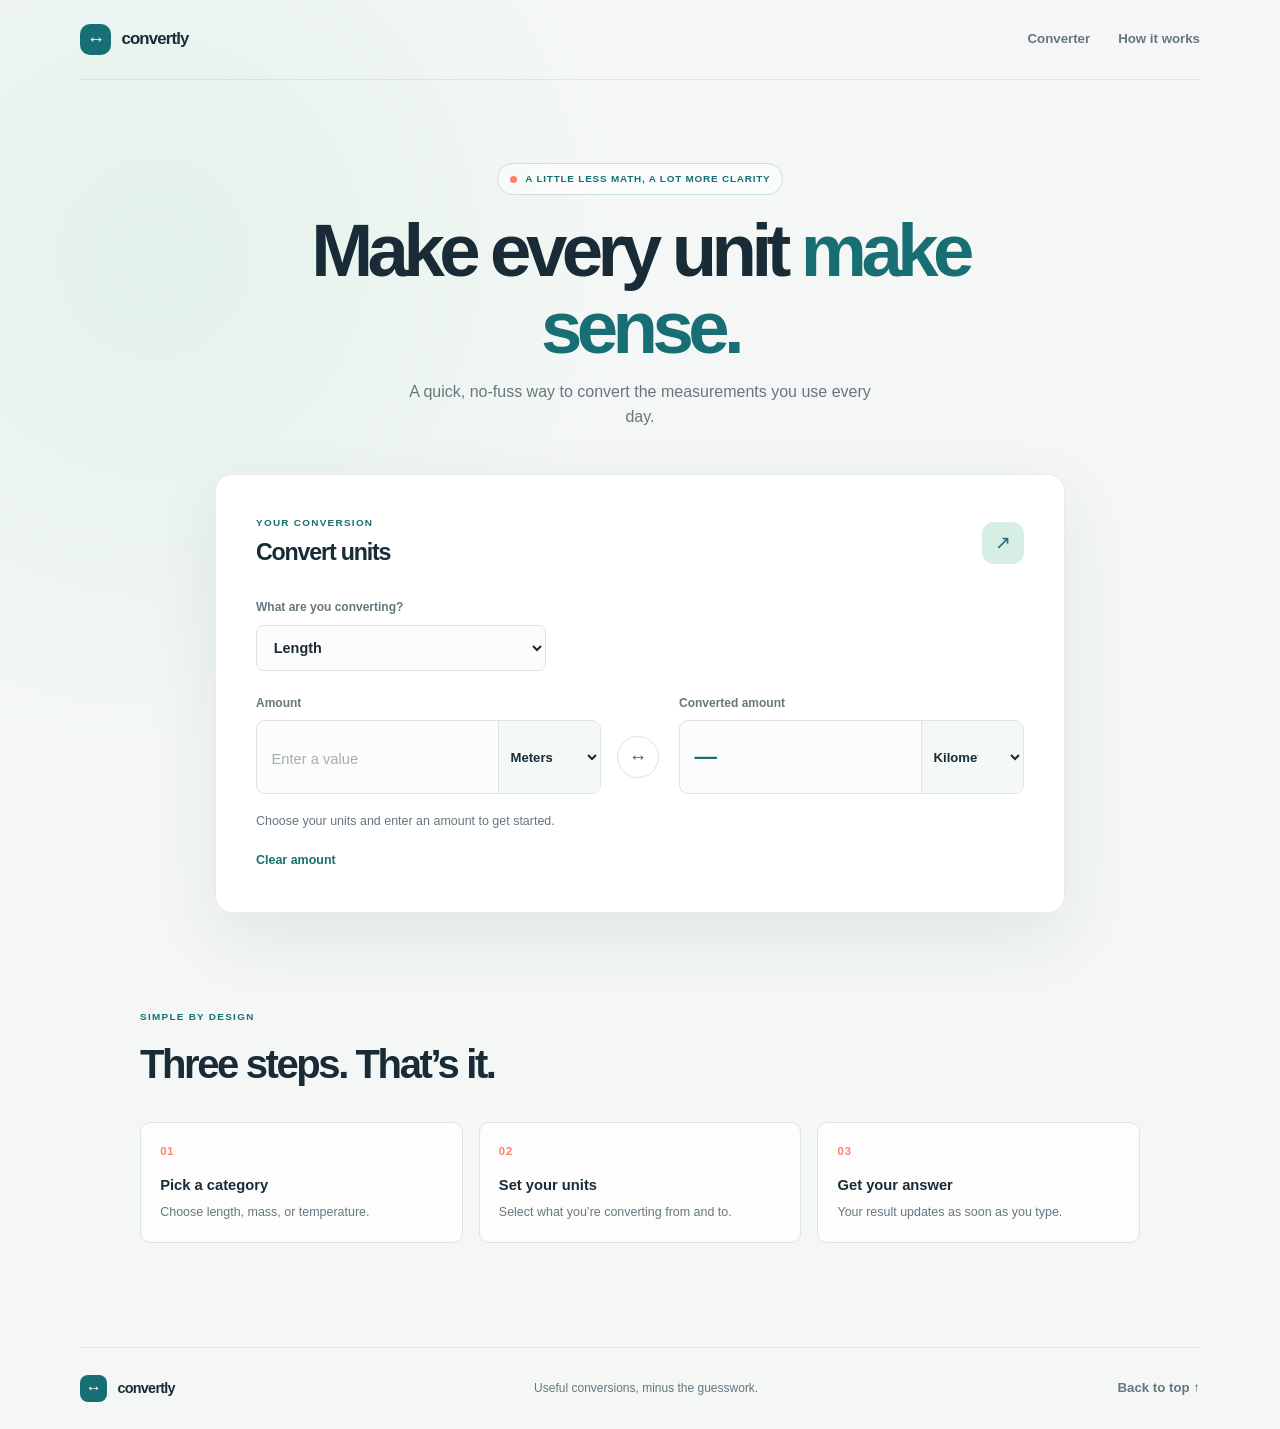
==== unit-converter.html @ b6cd9a49 "Build responsive unit converter app Co-authored-by: Copilot <223556219+Copilot@users.noreply.github." ====
<!DOCTYPE html>
<html lang="en">
<head>
  <meta charset="utf-8">
  <meta name="viewport" content="width=device-width, initial-scale=1">
  <meta name="description" content="A simple, fast unit converter for length, mass, and temperature.">
  <title>Unit Converter | Convert with ease</title>
  <link rel="stylesheet" href="unit-converter.css">
  <script src="unit-converter.js" defer></script>
</head>
<body>
  <header class="site-header">
    <a class="brand" href="#home" aria-label="Convertly home">
      <span class="brand-mark" aria-hidden="true">↔</span>
      <span>convertly</span>
    </a>
    <nav aria-label="Main navigation">
      <a href="#converter" aria-current="page">Converter</a>
      <a href="#how-it-works">How it works</a>
    </nav>
  </header>

  <main id="home">
    <section class="intro" aria-labelledby="page-title">
      <p class="eyebrow"><span aria-hidden="true"></span> A little less math, a lot more clarity</p>
      <h1 id="page-title">Make every unit <span>make sense.</span></h1>
      <p class="intro-copy">A quick, no-fuss way to convert the measurements you use every day.</p>
    </section>

    <section class="converter-card" id="converter" aria-labelledby="converter-title">
      <div class="card-heading">
        <div>
          <p class="card-kicker">Your conversion</p>
          <h2 id="converter-title">Convert units</h2>
        </div>
        <span class="card-symbol" aria-hidden="true">↗</span>
      </div>

      <div class="category-field">
        <label for="category">What are you converting?</label>
        <select id="category" name="category">
          <option value="length">Length</option>
          <option value="mass">Mass</option>
          <option value="temperature">Temperature</option>
        </select>
      </div>

      <div class="conversion-fields">
        <div class="unit-field">
          <label for="amount">Amount</label>
          <div class="input-wrap">
            <input id="amount" name="amount" type="number" inputmode="decimal" step="any" placeholder="Enter a value">
            <select id="from-unit" name="from-unit" aria-label="Convert from"></select>
          </div>
        </div>

        <button class="swap-button" id="swap" type="button" aria-label="Swap units" title="Swap units">↔</button>

        <div class="unit-field">
          <label for="result">Converted amount</label>
          <div class="result-wrap">
            <output id="result" for="amount from-unit to-unit" aria-live="polite">—</output>
            <select id="to-unit" name="to-unit" aria-label="Convert to"></select>
          </div>
        </div>
      </div>

      <p class="conversion-note" id="conversion-note" aria-live="polite">Choose your units and enter an amount to get started.</p>
      <button class="clear-button" id="clear" type="button">Clear amount</button>
    </section>

    <section class="how-it-works" id="how-it-works" aria-labelledby="how-title">
      <p class="section-kicker">Simple by design</p>
      <h2 id="how-title">Three steps. That’s it.</h2>
      <ol class="steps">
        <li><span>01</span><strong>Pick a category</strong><p>Choose length, mass, or temperature.</p></li>
        <li><span>02</span><strong>Set your units</strong><p>Select what you’re converting from and to.</p></li>
        <li><span>03</span><strong>Get your answer</strong><p>Your result updates as soon as you type.</p></li>
      </ol>
    </section>
  </main>

  <footer class="site-footer">
    <a class="brand footer-brand" href="#home">
      <span class="brand-mark" aria-hidden="true">↔</span>
      <span>convertly</span>
    </a>
    <p>Useful conversions, minus the guesswork.</p>
    <a class="back-to-top" href="#home">Back to top ↑</a>
  </footer>
</body>
</html>
---- unit-converter.css ----
:root {
  color-scheme: light;
  --ink: #182b36;
  --muted: #667780;
  --paper: #f4f7f5;
  --white: #fff;
  --blue: #176f74;
  --blue-dark: #105b60;
  --mint: #d7eee4;
  --coral: #ff8068;
  --line: #dce5e1;
}

* {
  box-sizing: border-box;
}

html {
  scroll-behavior: smooth;
}

body {
  min-height: 100vh;
  margin: 0;
  display: flex;
  flex-direction: column;
  background:
    radial-gradient(ellipse at 12% 18%, rgb(215 238 228 / 60%), transparent 29rem),
    var(--paper);
  color: var(--ink);
  font-family: "Segoe UI", "Helvetica Neue", sans-serif;
  line-height: 1.55;
}

a {
  color: inherit;
}

a:focus-visible,
button:focus-visible,
input:focus-visible,
select:focus-visible {
  outline: 3px solid var(--coral);
  outline-offset: 3px;
}

.site-header {
  width: min(100% - 3rem, 1120px);
  min-height: 80px;
  display: flex;
  align-items: center;
  justify-content: space-between;
  gap: 1rem;
  margin: 0 auto;
  border-bottom: 1px solid rgb(24 43 54 / 9%);
}

.brand {
  display: inline-flex;
  align-items: center;
  gap: 0.65rem;
  color: var(--ink);
  font-size: 1.05rem;
  font-weight: 800;
  letter-spacing: -0.05em;
  text-decoration: none;
}

.brand-mark {
  width: 31px;
  height: 31px;
  display: grid;
  place-items: center;
  border-radius: 10px;
  background: var(--blue);
  color: var(--white);
  font-size: 1.15rem;
  line-height: 1;
}

.site-header nav {
  display: flex;
  align-items: center;
  gap: 1.75rem;
}

.site-header nav a,
.back-to-top {
  color: var(--muted);
  font-size: 0.83rem;
  font-weight: 650;
  text-decoration: none;
}

.site-header nav a:hover,
.back-to-top:hover {
  color: var(--blue);
}

main {
  width: min(100% - 3rem, 1000px);
  flex: 1;
  margin: 0 auto;
}

.intro {
  max-width: 690px;
  margin: 5.2rem auto 2.8rem;
  text-align: center;
}

.eyebrow,
.section-kicker,
.card-kicker {
  color: var(--blue);
  font-size: 0.7rem;
  font-weight: 750;
  letter-spacing: 0.13em;
  text-transform: uppercase;
}

.eyebrow {
  display: inline-flex;
  align-items: center;
  gap: 0.55rem;
  margin: 0 0 1.05rem;
  padding: 0.45rem 0.75rem;
  border: 1px solid #c9e2d8;
  border-radius: 999px;
  background: rgb(255 255 255 / 62%);
  font-size: 0.62rem;
  letter-spacing: 0.08em;
}

.eyebrow span {
  width: 7px;
  height: 7px;
  border-radius: 50%;
  background: var(--coral);
}

h1,
h2,
p {
  margin-top: 0;
}

.intro h1 {
  margin-bottom: 0.85rem;
  font-size: clamp(2.6rem, 6vw, 4.65rem);
  font-weight: 750;
  letter-spacing: -0.075em;
  line-height: 1.04;
}

.intro h1 span {
  color: var(--blue);
}

.intro-copy {
  max-width: 490px;
  margin: 0 auto;
  color: var(--muted);
  font-size: 1rem;
}

.converter-card {
  max-width: 850px;
  margin: 0 auto;
  padding: clamp(1.35rem, 4vw, 2.5rem);
  border: 1px solid #e6ece9;
  border-radius: 17px;
  background: var(--white);
  box-shadow: 0 24px 70px rgb(29 57 53 / 9%);
}

.card-heading {
  display: flex;
  align-items: center;
  justify-content: space-between;
  gap: 1rem;
  margin-bottom: 1.7rem;
}

.card-kicker {
  margin-bottom: 0.25rem;
  font-size: 0.62rem;
}

.card-heading h2 {
  margin: 0;
  font-size: 1.45rem;
  font-weight: 720;
  letter-spacing: -0.05em;
}

.card-symbol {
  width: 42px;
  height: 42px;
  display: grid;
  place-items: center;
  border-radius: 12px;
  background: var(--mint);
  color: var(--blue);
  font-size: 1.2rem;
}

.category-field {
  max-width: 290px;
  margin-bottom: 1.45rem;
}

.category-field label,
.unit-field > label {
  display: block;
  margin-bottom: 0.5rem;
  color: var(--muted);
  font-size: 0.75rem;
  font-weight: 700;
}

select,
input {
  min-width: 0;
  color: var(--ink);
  font: inherit;
}

.category-field select {
  width: 100%;
  height: 46px;
  padding: 0 0.8rem;
  border: 1px solid var(--line);
  border-radius: 7px;
  background: #fbfcfb;
  font-size: 0.9rem;
  font-weight: 650;
}

.conversion-fields {
  display: grid;
  grid-template-columns: minmax(0, 1fr) 46px minmax(0, 1fr);
  align-items: end;
  gap: 1rem;
}

.input-wrap,
.result-wrap {
  min-height: 74px;
  display: flex;
  align-items: center;
  overflow: hidden;
  border: 1px solid var(--line);
  border-radius: 9px;
  background: #fbfcfb;
}

.input-wrap:focus-within,
.result-wrap:focus-within {
  border-color: var(--blue);
  box-shadow: 0 0 0 2px rgb(23 111 116 / 12%);
}

.input-wrap input {
  width: 100%;
  height: 72px;
  padding: 0 0.9rem;
  border: 0;
  background: transparent;
  font-size: clamp(1.05rem, 2vw, 1.4rem);
  font-weight: 650;
  outline: none;
}

.input-wrap input::placeholder {
  color: #a4b0ae;
  font-size: 0.92rem;
  font-weight: 450;
}

.input-wrap select,
.result-wrap select {
  max-width: 46%;
  height: 72px;
  padding: 0 1.8rem 0 0.5rem;
  border: 0;
  border-left: 1px solid var(--line);
  border-radius: 0;
  background-color: #f4f8f6;
  font-size: 0.82rem;
  font-weight: 700;
  outline: none;
}

.result-wrap output {
  width: 100%;
  overflow: hidden;
  padding: 0 0.9rem;
  color: var(--blue);
  font-size: clamp(1.05rem, 2vw, 1.4rem);
  font-weight: 750;
  text-overflow: ellipsis;
  white-space: nowrap;
}

.swap-button {
  width: 42px;
  height: 42px;
  display: grid;
  place-items: center;
  margin-bottom: 16px;
  border: 1px solid var(--line);
  border-radius: 50%;
  background: var(--white);
  color: var(--blue);
  font-size: 1.15rem;
  cursor: pointer;
  transition: background 150ms ease, transform 150ms ease;
}

.swap-button:hover {
  transform: rotate(180deg);
  background: var(--mint);
}

.conversion-note {
  min-height: 1.4em;
  margin: 1.1rem 0 0;
  color: var(--muted);
  font-size: 0.78rem;
}

.clear-button {
  margin-top: 1.25rem;
  padding: 0;
  border: 0;
  background: transparent;
  color: var(--blue);
  font: inherit;
  font-size: 0.78rem;
  font-weight: 750;
  cursor: pointer;
}

.clear-button:hover {
  color: var(--blue-dark);
  text-decoration: underline;
  text-underline-offset: 3px;
}

.how-it-works {
  padding: 6rem 0 6.5rem;
}

.section-kicker {
  margin-bottom: 0.55rem;
  font-size: 0.62rem;
}

.how-it-works h2 {
  margin-bottom: 1.7rem;
  font-size: clamp(1.8rem, 4vw, 2.5rem);
  font-weight: 700;
  letter-spacing: -0.06em;
}

.steps {
  display: grid;
  grid-template-columns: repeat(3, minmax(0, 1fr));
  gap: 1rem;
  margin: 0;
  padding: 0;
  list-style: none;
}

.steps li {
  padding: 1.2rem;
  border: 1px solid var(--line);
  border-radius: 10px;
  background: rgb(255 255 255 / 72%);
}

.steps li > span {
  display: block;
  margin-bottom: 0.8rem;
  color: var(--coral);
  font-size: 0.7rem;
  font-weight: 800;
  letter-spacing: 0.08em;
}

.steps strong {
  font-size: 0.92rem;
}

.steps p {
  margin: 0.35rem 0 0;
  color: var(--muted);
  font-size: 0.78rem;
}

.site-footer {
  width: min(100% - 3rem, 1120px);
  min-height: 82px;
  display: flex;
  align-items: center;
  justify-content: space-between;
  gap: 1rem;
  margin: 0 auto;
  border-top: 1px solid rgb(24 43 54 / 9%);
}

.footer-brand {
  font-size: 0.9rem;
}

.footer-brand .brand-mark {
  width: 27px;
  height: 27px;
  border-radius: 8px;
  font-size: 1rem;
}

.site-footer p {
  margin: 0;
  color: var(--muted);
  font-size: 0.75rem;
}

@media (max-width: 680px) {
  .site-header,
  .site-footer {
    width: min(100% - 2rem, 1120px);
  }

  main {
    width: min(100% - 2rem, 1000px);
  }

  .intro {
    margin: 4rem auto 2.2rem;
  }

  .conversion-fields {
    grid-template-columns: minmax(0, 1fr);
    gap: 0.75rem;
  }

  .swap-button {
    justify-self: center;
    margin: -0.2rem 0;
    transform: rotate(90deg);
  }

  .swap-button:hover {
    transform: rotate(270deg);
  }

  .unit-field {
    width: 100%;
  }

  .steps {
    grid-template-columns: 1fr;
  }

  .steps li {
    display: grid;
    grid-template-columns: 2rem 1fr;
    column-gap: 0.6rem;
  }

  .steps li > span {
    grid-row: span 2;
  }

  .steps p {
    grid-column: 2;
  }
}

@media (max-width: 420px) {
  .site-header {
    min-height: 70px;
  }

  .site-header nav {
    gap: 0.9rem;
  }

  .site-header nav a {
    font-size: 0.74rem;
  }

  .brand {
    font-size: 0.93rem;
  }

  .intro h1 {
    font-size: 2.65rem;
  }

  .eyebrow {
    font-size: 0.53rem;
  }

  .site-footer {
    min-height: 100px;
    flex-wrap: wrap;
    padding: 1rem 0;
  }
}

@media (prefers-reduced-motion: reduce) {
  *,
  *::before,
  *::after {
    scroll-behavior: auto !important;
    transition-duration: 0.01ms !important;
  }
}
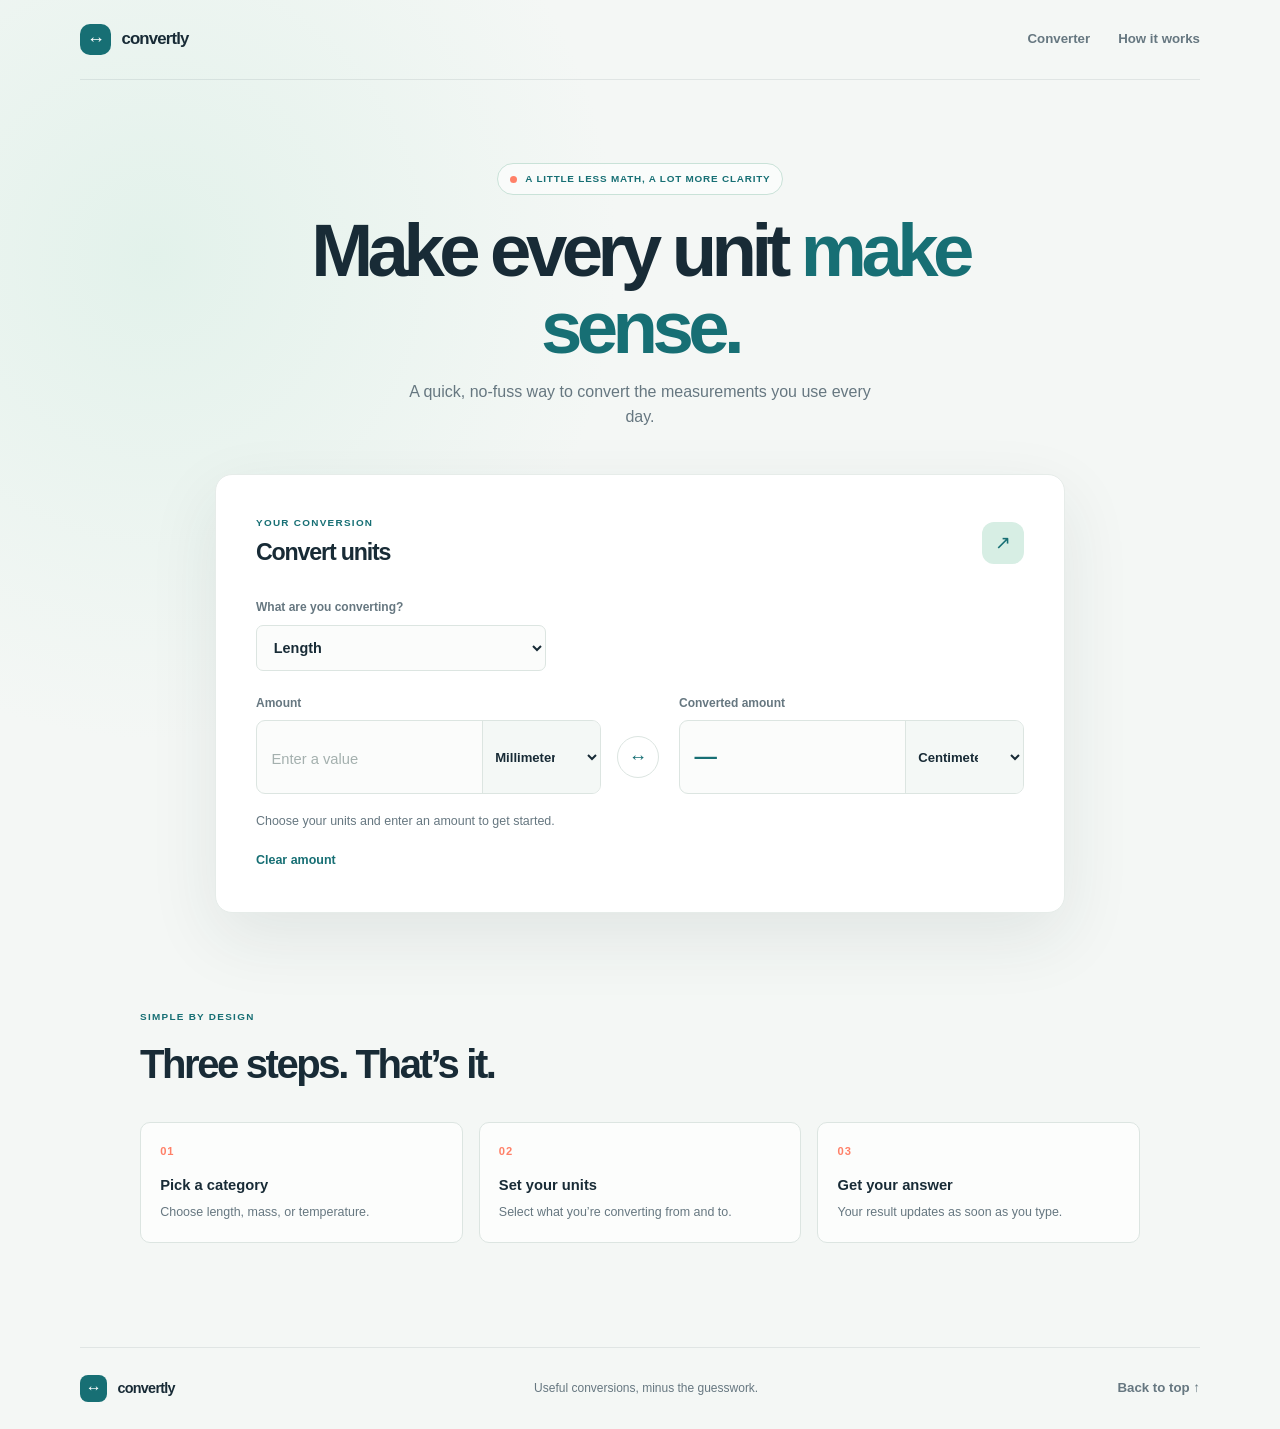
==== commit 1a6d3a2e: "Implement Metric and Temperature Converters - Add comprehensive metric units: mm, cm, m, km, in, ft," ====
--- a/unit-converter.html
+++ b/unit-converter.html
@@ -42,6 +42,7 @@
           <option value="length">Length</option>
           <option value="mass">Mass</option>
           <option value="temperature">Temperature</option>
+          <option value="currency">Currency</option>
         </select>
       </div>
 
